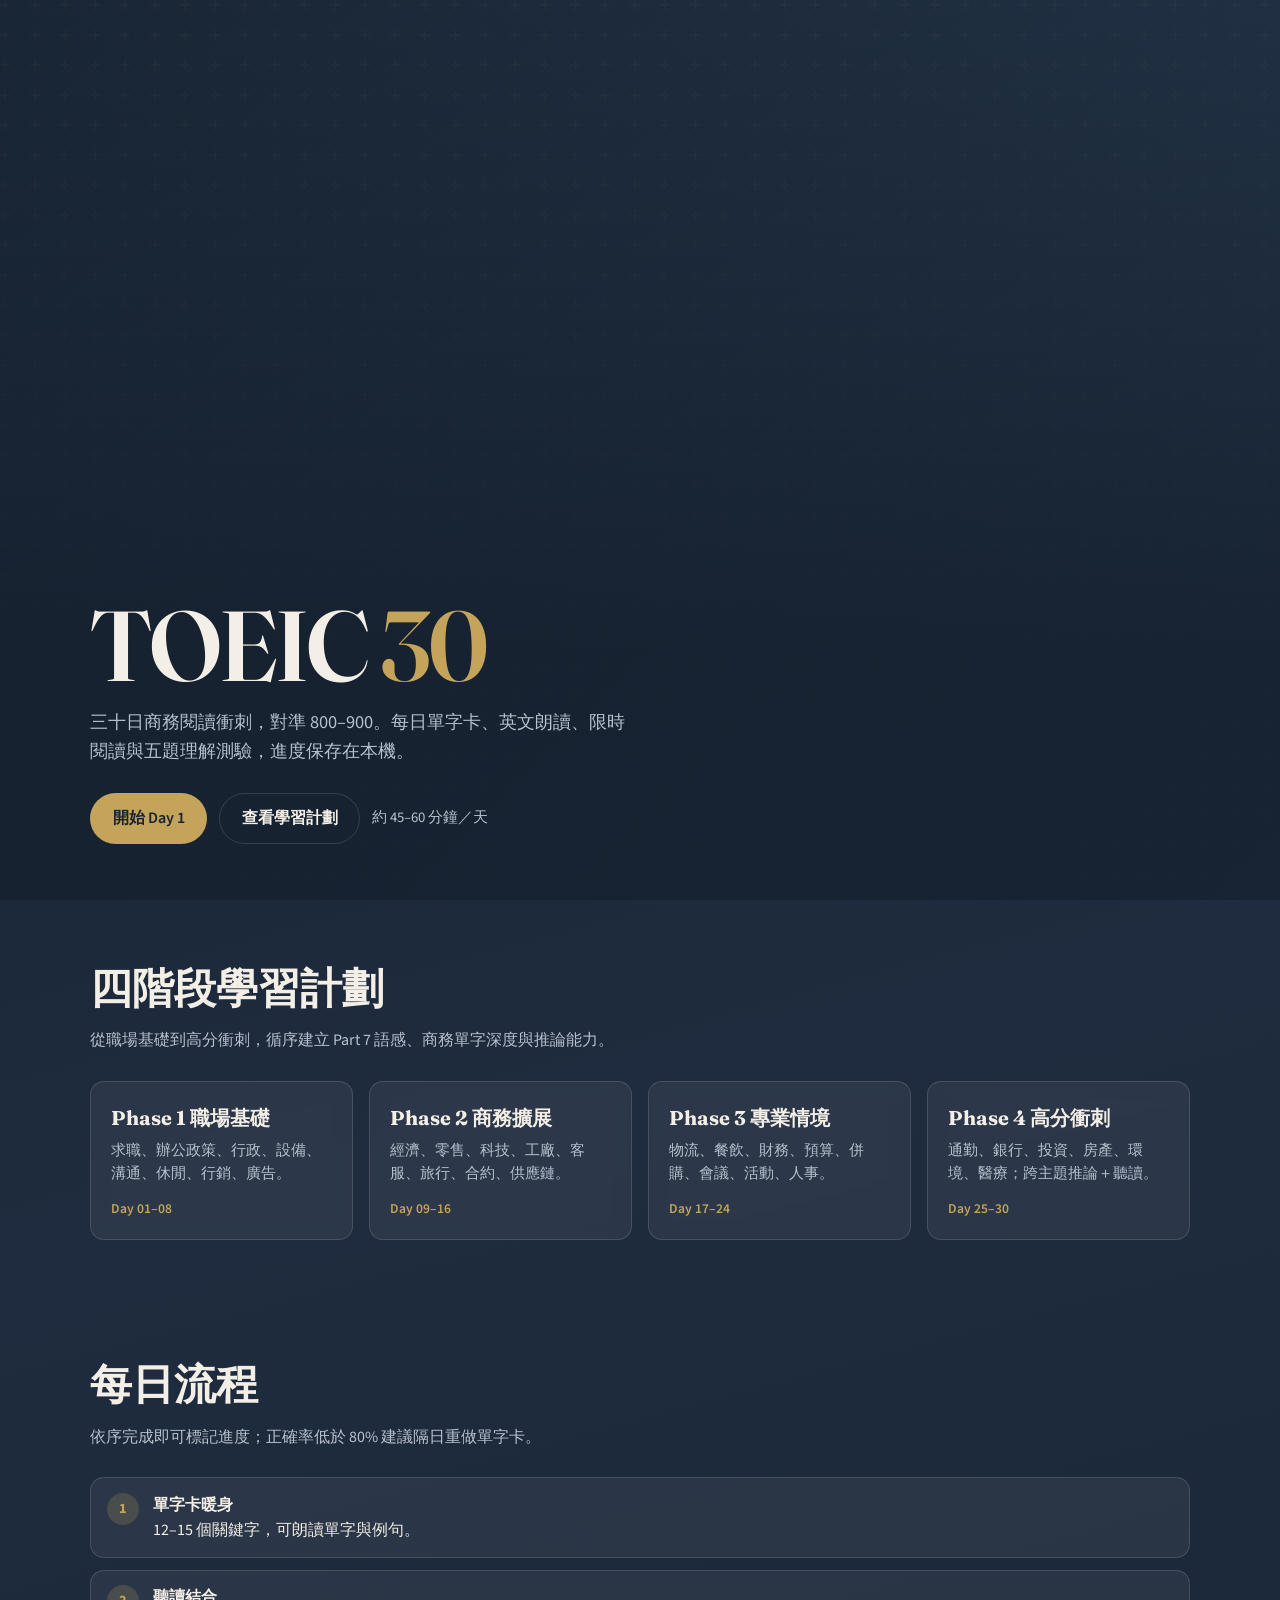
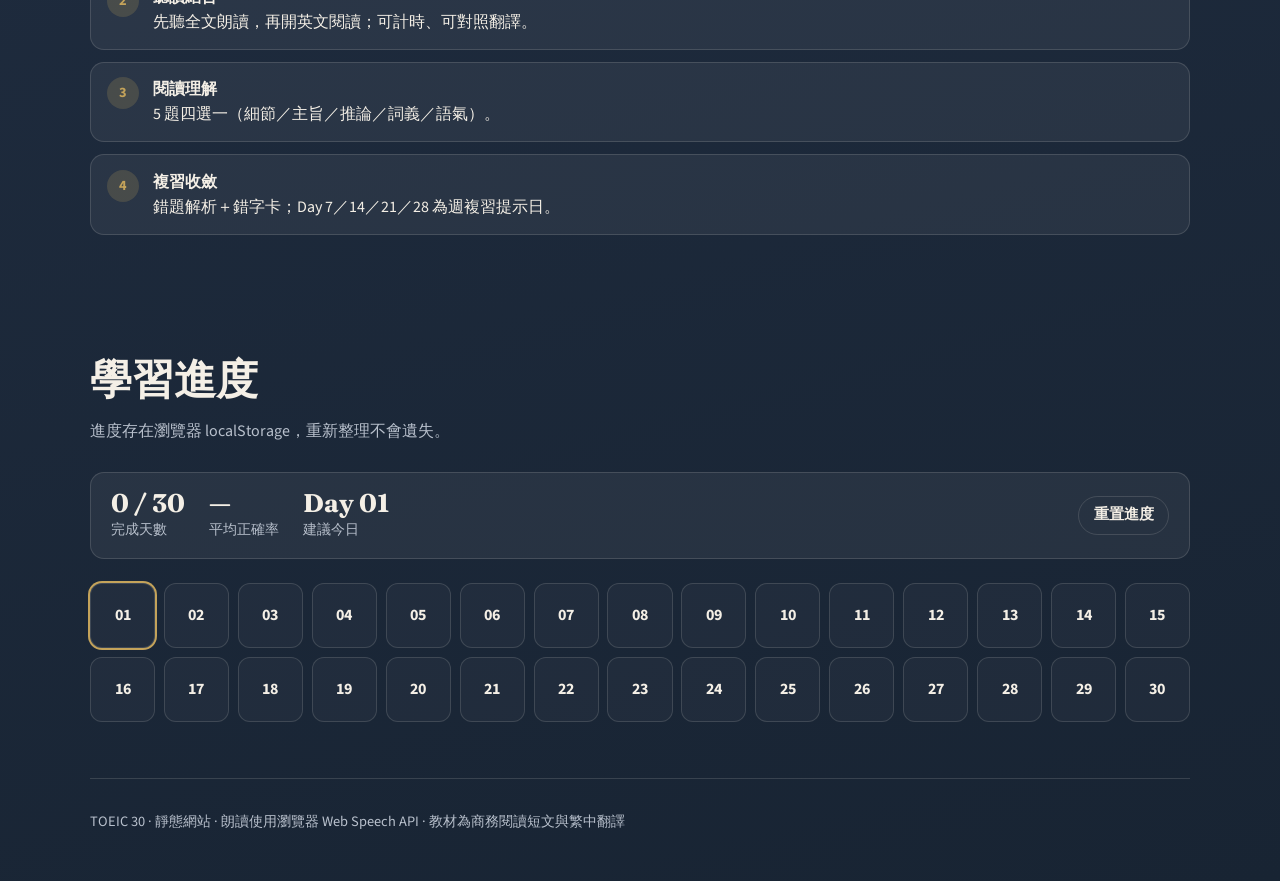
==== index.html @ 5eaa2b68 "Add TOEIC 30-day static learning site. Publish a progress-tracked reading course with flashcards, qu" ====
<!DOCTYPE html>
<html lang="zh-Hant">
<head>
  <meta charset="UTF-8" />
  <meta name="viewport" content="width=device-width, initial-scale=1" />
  <title>TOEIC 30｜三十日高分閱讀計劃</title>
  <link rel="preconnect" href="https://fonts.googleapis.com" />
  <link rel="preconnect" href="https://fonts.gstatic.com" crossorigin />
  <link href="https://fonts.googleapis.com/css2?family=Fraunces:opsz,wght@9..144,500;9..144,650&family=Source+Sans+3:wght@400;600;700&display=swap" rel="stylesheet" />
  <link rel="stylesheet" href="css/styles.css" />
</head>
<body>
  <header class="hero">
    <div class="container hero-inner">
      <h1 class="brand">TOEIC <span>30</span></h1>
      <p class="hero-lead">三十日商務閱讀衝刺，對準 800–900。每日單字卡、英文朗讀、限時閱讀與五題理解測驗，進度保存在本機。</p>
      <div class="cta-row">
        <a class="btn btn-primary" id="cta-start" href="day.html?d=1"><span id="cta-label">開始 Day 1</span></a>
        <a class="btn btn-ghost" href="#plan">查看學習計劃</a>
        <span class="meta-chip">約 45–60 分鐘／天</span>
      </div>
    </div>
  </header>

  <section id="plan">
    <div class="container">
      <h2 class="section-title">四階段學習計劃</h2>
      <p class="section-lead">從職場基礎到高分衝刺，循序建立 Part 7 語感、商務單字深度與推論能力。</p>
      <div class="phase-grid">
        <article class="phase-card">
          <h3>Phase 1 職場基礎</h3>
          <p>求職、辦公政策、行政、設備、溝通、休閒、行銷、廣告。</p>
          <div class="phase-days">Day 01–08</div>
        </article>
        <article class="phase-card">
          <h3>Phase 2 商務擴展</h3>
          <p>經濟、零售、科技、工廠、客服、旅行、合約、供應鏈。</p>
          <div class="phase-days">Day 09–16</div>
        </article>
        <article class="phase-card">
          <h3>Phase 3 專業情境</h3>
          <p>物流、餐飲、財務、預算、併購、會議、活動、人事。</p>
          <div class="phase-days">Day 17–24</div>
        </article>
        <article class="phase-card">
          <h3>Phase 4 高分衝刺</h3>
          <p>通勤、銀行、投資、房產、環境、醫療；跨主題推論＋聽讀。</p>
          <div class="phase-days">Day 25–30</div>
        </article>
      </div>
    </div>
  </section>

  <section>
    <div class="container">
      <h2 class="section-title">每日流程</h2>
      <p class="section-lead">依序完成即可標記進度；正確率低於 80% 建議隔日重做單字卡。</p>
      <ol class="routine-list">
        <li><span class="step-num">1</span><div><strong>單字卡暖身</strong><br />12–15 個關鍵字，可朗讀單字與例句。</div></li>
        <li><span class="step-num">2</span><div><strong>聽讀結合</strong><br />先聽全文朗讀，再開英文閱讀；可計時、可對照翻譯。</div></li>
        <li><span class="step-num">3</span><div><strong>閱讀理解</strong><br />5 題四選一（細節／主旨／推論／詞義／語氣）。</div></li>
        <li><span class="step-num">4</span><div><strong>複習收斂</strong><br />錯題解析＋錯字卡；Day 7／14／21／28 為週複習提示日。</div></li>
      </ol>
    </div>
  </section>

  <section id="progress">
    <div class="container">
      <h2 class="section-title">學習進度</h2>
      <p class="section-lead">進度存在瀏覽器 localStorage，重新整理不會遺失。</p>
      <div class="stats-bar">
        <div class="stat"><strong id="stat-done">0 / 30</strong><span>完成天數</span></div>
        <div class="stat"><strong id="stat-acc">—</strong><span>平均正確率</span></div>
        <div class="stat"><strong id="stat-suggest">Day 01</strong><span>建議今日</span></div>
        <div class="stat" style="margin-left:auto;align-self:center">
          <button type="button" class="btn btn-ghost btn-sm" id="reset-progress">重置進度</button>
        </div>
      </div>
      <div class="day-grid" id="day-grid" aria-label="30 天進度地圖"></div>
    </div>
  </section>

  <footer class="container footer-note">
    TOEIC 30 · 靜態網站 · 朗讀使用瀏覽器 Web Speech API · 教材為商務閱讀短文與繁中翻譯
  </footer>

  <script src="data/days.js"></script>
  <script src="js/progress.js"></script>
  <script src="js/home.js"></script>
</body>
</html>
---- css/styles.css ----
:root {
  --bg0: #1a2332;
  --ink: #f4efe6;
  --ink-muted: #b8c0cc;
  --accent: #c4a35a;
  --success: #3d9a7a;
  --warn: #c97b4a;
  --danger: #c45c5c;
  --card: rgba(255, 255, 255, 0.06);
  --line: rgba(244, 239, 230, 0.14);
  --font-display: "Fraunces", "Iowan Old Style", Georgia, serif;
  --font-body: "Source Sans 3", "PingFang TC", "Noto Sans TC", sans-serif;
  --radius: 14px;
  --shadow: 0 18px 50px rgba(0, 0, 0, 0.35);
}
*, *::before, *::after { box-sizing: border-box; }
html { scroll-behavior: smooth; }
body {
  margin: 0; min-height: 100vh;
  font-family: var(--font-body); color: var(--ink);
  background:
    radial-gradient(1200px 600px at 10% -10%, rgba(196, 163, 90, 0.18), transparent 55%),
    radial-gradient(900px 500px at 100% 0%, rgba(61, 154, 122, 0.12), transparent 50%),
    linear-gradient(165deg, #15202e 0%, #1f2c3f 45%, #182433 100%);
  line-height: 1.55;
}
a { color: inherit; text-decoration: none; }
.container { width: min(1100px, calc(100% - 2rem)); margin-inline: auto; }
.hero {
  position: relative; min-height: 100vh; display: grid; align-items: end;
  overflow: hidden; isolation: isolate;
}
.hero::before {
  content: ""; position: absolute; inset: 0; z-index: -1;
  background:
    linear-gradient(180deg, rgba(21, 32, 46, 0.25) 0%, rgba(21, 32, 46, 0.88) 72%),
    url("data:image/svg+xml,%3Csvg width='60' height='60' viewBox='0 0 60 60' xmlns='http://www.w3.org/2000/svg'%3E%3Cg fill='none'%3E%3Cg fill='%23c4a35a' fill-opacity='0.05'%3E%3Cpath d='M36 34v-4h-2v4h-4v2h4v4h2v-4h4v-2h-4zm0-30V0h-2v4h-4v2h4v4h2V6h4V4h-4zM6 34v-4H4v4H0v2h4v4h2v-4h4v-2H6zM6 4V0H4v4H0v2h4v4h2V6h4V4H6z'/%3E%3C/g%3E%3C/g%3E%3C/svg%3E"),
    linear-gradient(135deg, #1b2838, #2a3d55);
  animation: heroShift 18s ease-in-out infinite alternate;
}
@keyframes heroShift { from { transform: scale(1); } to { transform: scale(1.05); } }
.hero-inner { padding: 4.5rem 0 3.5rem; }
.brand {
  font-family: var(--font-display);
  font-size: clamp(3.2rem, 10vw, 6.2rem);
  font-weight: 600; letter-spacing: -0.03em; line-height: 0.95; margin: 0 0 1rem;
}
.brand span { color: var(--accent); }
.hero-lead { max-width: 34rem; font-size: 1.15rem; color: var(--ink-muted); margin: 0 0 1.75rem; }
.cta-row { display: flex; flex-wrap: wrap; gap: 0.75rem; align-items: center; }
.btn {
  appearance: none; border: 1px solid transparent; border-radius: 999px;
  padding: 0.75rem 1.35rem; font: inherit; font-weight: 600; cursor: pointer;
  transition: transform 0.2s ease, background 0.2s ease, border-color 0.2s ease, opacity 0.2s;
}
.btn:hover { transform: translateY(-1px); }
.btn:disabled { opacity: 0.45; cursor: not-allowed; transform: none; }
.btn-primary { background: var(--accent); color: #1a2332; }
.btn-primary:hover { background: #d4b56a; }
.btn-ghost { background: transparent; border-color: var(--line); color: var(--ink); }
.btn-ghost:hover { border-color: var(--accent); }
.btn-sm { padding: 0.45rem 0.9rem; font-size: 0.92rem; }
.meta-chip { display: inline-flex; gap: 0.4rem; align-items: center; color: var(--ink-muted); font-size: 0.92rem; }
section { padding: 3.5rem 0; }
.section-title { font-family: var(--font-display); font-size: clamp(1.8rem, 4vw, 2.6rem); margin: 0 0 0.5rem; }
.section-lead { color: var(--ink-muted); max-width: 40rem; margin: 0 0 1.75rem; }
.phase-grid { display: grid; gap: 1rem; grid-template-columns: repeat(auto-fit, minmax(220px, 1fr)); }
.phase-card {
  background: var(--card); border: 1px solid var(--line); border-radius: var(--radius);
  padding: 1.25rem; backdrop-filter: blur(8px); animation: riseIn 0.6s ease both;
}
.phase-card:nth-child(2) { animation-delay: 0.08s; }
.phase-card:nth-child(3) { animation-delay: 0.16s; }
.phase-card:nth-child(4) { animation-delay: 0.24s; }
@keyframes riseIn { from { opacity: 0; transform: translateY(12px); } to { opacity: 1; transform: none; } }
.phase-card h3 { margin: 0 0 0.35rem; font-family: var(--font-display); font-size: 1.25rem; }
.phase-card p { margin: 0; color: var(--ink-muted); font-size: 0.95rem; }
.phase-days { margin-top: 0.75rem; color: var(--accent); font-size: 0.85rem; font-weight: 600; }
.stats-bar {
  display: flex; flex-wrap: wrap; gap: 1rem 1.5rem; margin-bottom: 1.5rem;
  padding: 1rem 1.25rem; border: 1px solid var(--line); border-radius: var(--radius); background: var(--card);
}
.stat strong { display: block; font-family: var(--font-display); font-size: 1.6rem; line-height: 1.1; }
.stat span { color: var(--ink-muted); font-size: 0.85rem; }
.day-grid { display: grid; grid-template-columns: repeat(auto-fill, minmax(64px, 1fr)); gap: 0.55rem; }
.day-cell {
  aspect-ratio: 1; display: grid; place-items: center; border-radius: 12px;
  border: 1px solid var(--line); background: rgba(255,255,255,0.03); font-weight: 700;
  transition: border-color 0.2s, background 0.2s, transform 0.2s;
}
.day-cell:hover { transform: translateY(-2px); border-color: var(--accent); }
.day-cell.is-done { background: rgba(61,154,122,0.28); border-color: rgba(61,154,122,0.55); }
.day-cell.is-progress { background: rgba(196,163,90,0.22); border-color: rgba(196,163,90,0.55); }
.day-cell.is-today { box-shadow: 0 0 0 2px var(--accent); }
.routine-list { margin: 0; padding: 0; list-style: none; display: grid; gap: 0.75rem; }
.routine-list li {
  display: grid; grid-template-columns: auto 1fr; gap: 0.85rem; align-items: start;
  padding: 0.9rem 1rem; border: 1px solid var(--line); border-radius: var(--radius); background: var(--card);
}
.step-num {
  width: 2rem; height: 2rem; border-radius: 50%; display: grid; place-items: center;
  background: rgba(196,163,90,0.2); color: var(--accent); font-weight: 700; font-size: 0.9rem;
}
.footer-note { padding: 2rem 0 3rem; color: var(--ink-muted); font-size: 0.9rem; border-top: 1px solid var(--line); }
.topbar {
  position: sticky; top: 0; z-index: 20; backdrop-filter: blur(12px);
  background: rgba(21,32,46,0.82); border-bottom: 1px solid var(--line);
}
.topbar-inner {
  display: flex; flex-wrap: wrap; gap: 0.75rem; align-items: center;
  justify-content: space-between; padding: 0.85rem 0;
}
.brand-mini { font-family: var(--font-display); font-weight: 600; font-size: 1.15rem; }
.brand-mini span { color: var(--accent); }
.nav-days { display: flex; gap: 0.4rem; align-items: center; }
.day-header { padding: 2rem 0 1rem; }
.eyebrow {
  color: var(--accent); font-size: 0.85rem; font-weight: 700;
  letter-spacing: 0.06em; text-transform: uppercase; margin: 0 0 0.4rem;
}
.day-header h1 {
  font-family: var(--font-display); font-size: clamp(1.8rem, 4vw, 2.8rem);
  margin: 0 0 0.4rem; line-height: 1.15;
}
.day-header p { margin: 0; color: var(--ink-muted); }
.tabs { display: flex; flex-wrap: wrap; gap: 0.45rem; margin: 1.25rem 0 1.5rem; }
.tab {
  border: 1px solid var(--line); background: transparent; color: var(--ink-muted);
  border-radius: 999px; padding: 0.5rem 1rem; font: inherit; cursor: pointer;
}
.tab.is-active { background: rgba(196,163,90,0.2); border-color: var(--accent); color: var(--ink); }
.panel { display: none; padding-bottom: 3rem; animation: riseIn 0.35s ease both; }
.panel.is-active { display: block; }
.panel-card {
  background: var(--card); border: 1px solid var(--line); border-radius: var(--radius);
  padding: 1.25rem; box-shadow: var(--shadow);
}
.flash-card {
  min-height: 220px; display: grid; place-items: center; text-align: center;
  cursor: pointer; user-select: none;
}
.flash-word { font-family: var(--font-display); font-size: clamp(1.8rem, 5vw, 2.6rem); margin: 0 0 0.5rem; }
.flash-sub { color: var(--ink-muted); margin: 0; }
.flash-example { margin-top: 1rem; font-style: italic; color: var(--ink-muted); }
.controls { display: flex; flex-wrap: wrap; gap: 0.55rem; margin-top: 1rem; align-items: center; }
.progress-text { color: var(--ink-muted); font-size: 0.92rem; margin-left: auto; }
.article { font-size: 1.08rem; white-space: pre-wrap; }
.article p { margin: 0 0 1rem; }
.translation {
  margin-top: 1.25rem; padding-top: 1.25rem; border-top: 1px solid var(--line);
  color: var(--ink-muted); white-space: pre-wrap;
}
.tts-bar {
  display: flex; flex-wrap: wrap; gap: 0.55rem; align-items: center; margin-bottom: 1rem;
  padding: 0.85rem 1rem; border: 1px solid var(--line); border-radius: var(--radius);
  background: rgba(0,0,0,0.18);
}
.tts-bar label {
  display: inline-flex; gap: 0.4rem; align-items: center; color: var(--ink-muted); font-size: 0.9rem;
}
.tts-bar input[type="range"] { width: 110px; accent-color: var(--accent); }
.quiz-item { margin-bottom: 1.25rem; padding-bottom: 1.25rem; border-bottom: 1px solid var(--line); }
.quiz-item:last-child { border-bottom: 0; margin-bottom: 0; padding-bottom: 0; }
.quiz-q { font-weight: 600; margin: 0 0 0.75rem; }
.choices { display: grid; gap: 0.45rem; }
.choice {
  text-align: left; border: 1px solid var(--line); background: rgba(255,255,255,0.03);
  color: var(--ink); border-radius: 10px; padding: 0.7rem 0.9rem; font: inherit; cursor: pointer;
}
.choice:hover:not(:disabled) { border-color: var(--accent); }
.choice.is-selected { border-color: var(--accent); background: rgba(196,163,90,0.15); }
.choice.is-correct { border-color: var(--success); background: rgba(61,154,122,0.2); }
.choice.is-wrong { border-color: var(--danger); background: rgba(196,92,92,0.18); }
.explain { margin-top: 0.65rem; color: var(--ink-muted); font-size: 0.92rem; }
.score-banner {
  margin-bottom: 1rem; padding: 0.9rem 1rem; border-radius: var(--radius);
  background: rgba(61,154,122,0.18); border: 1px solid rgba(61,154,122,0.4);
}
.week-tip {
  margin: 0 0 1rem; padding: 0.85rem 1rem; border-left: 3px solid var(--accent);
  background: rgba(196,163,90,0.1); color: var(--ink-muted);
}
@media (max-width: 640px) {
  .progress-text { margin-left: 0; width: 100%; }
  .day-grid { grid-template-columns: repeat(6, 1fr); }
}

a.is-disabled, .btn.is-disabled {
  opacity: 0.35;
  pointer-events: none;
}
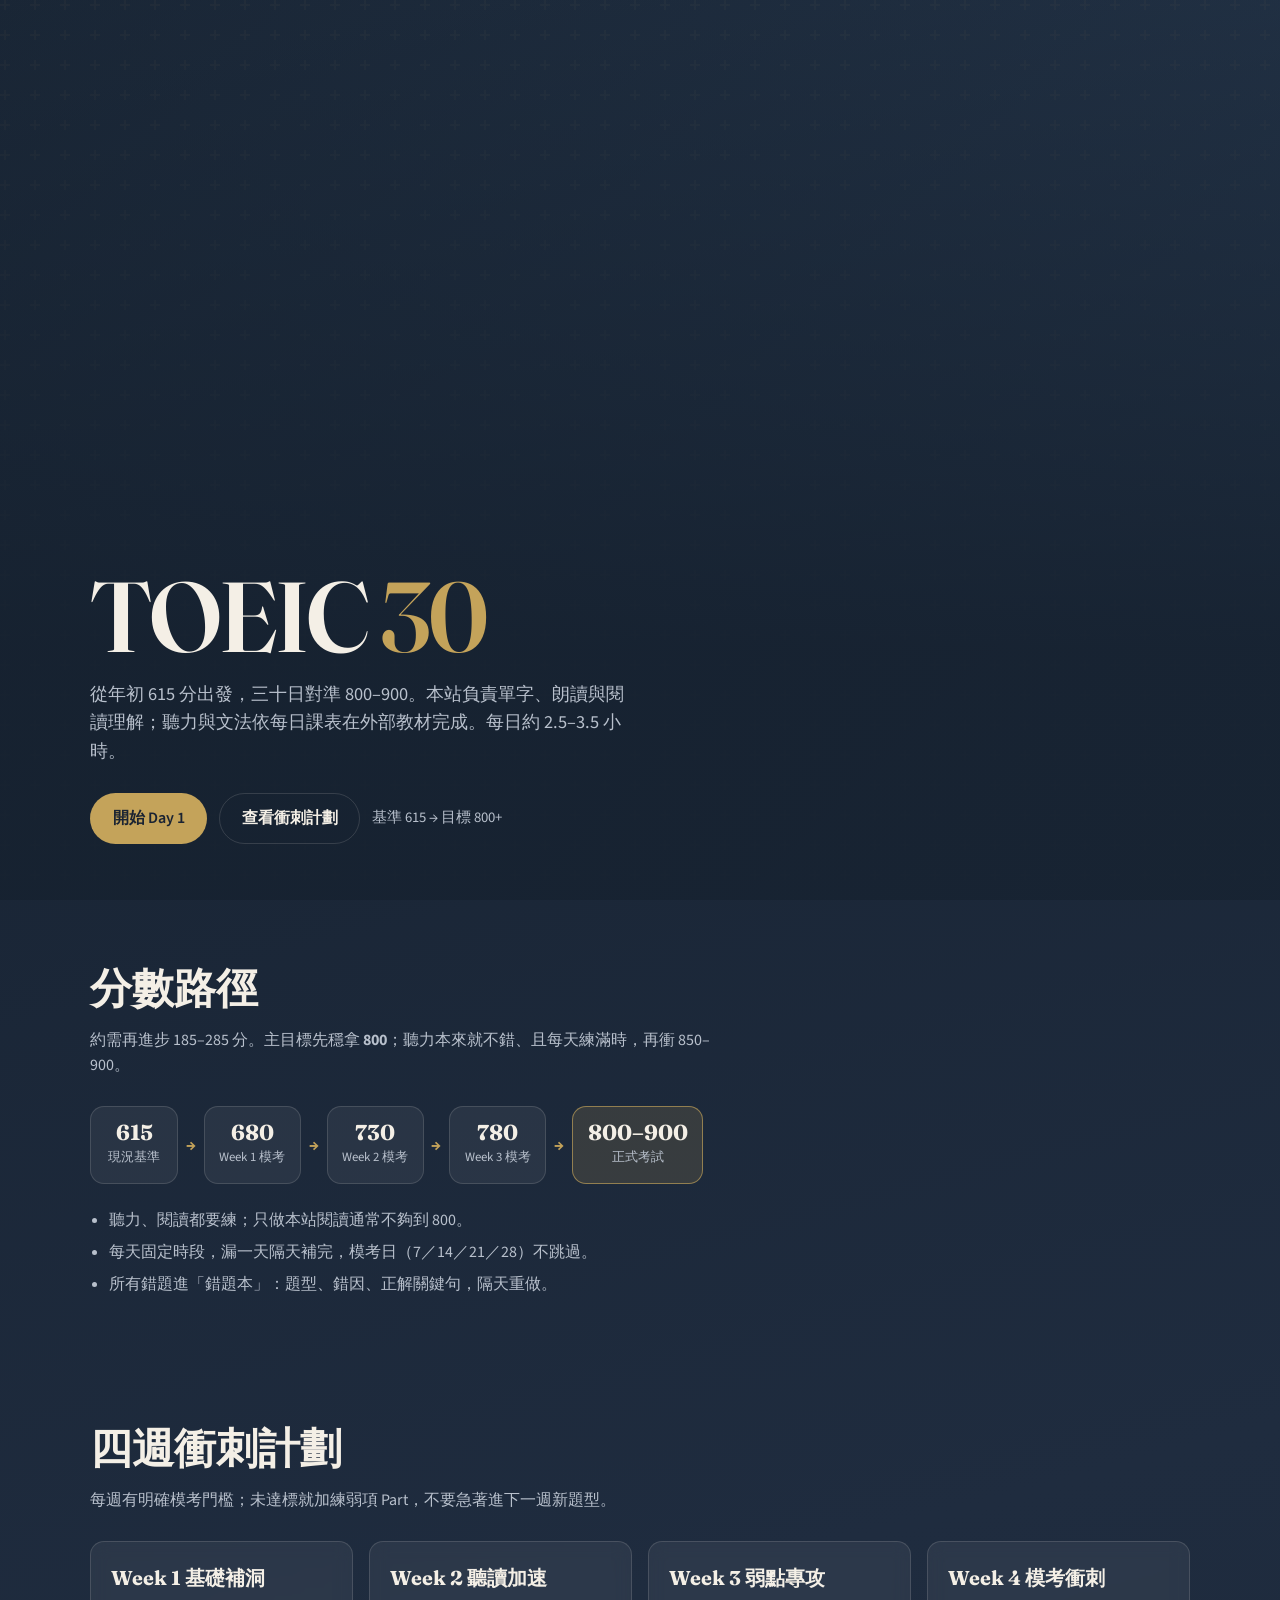
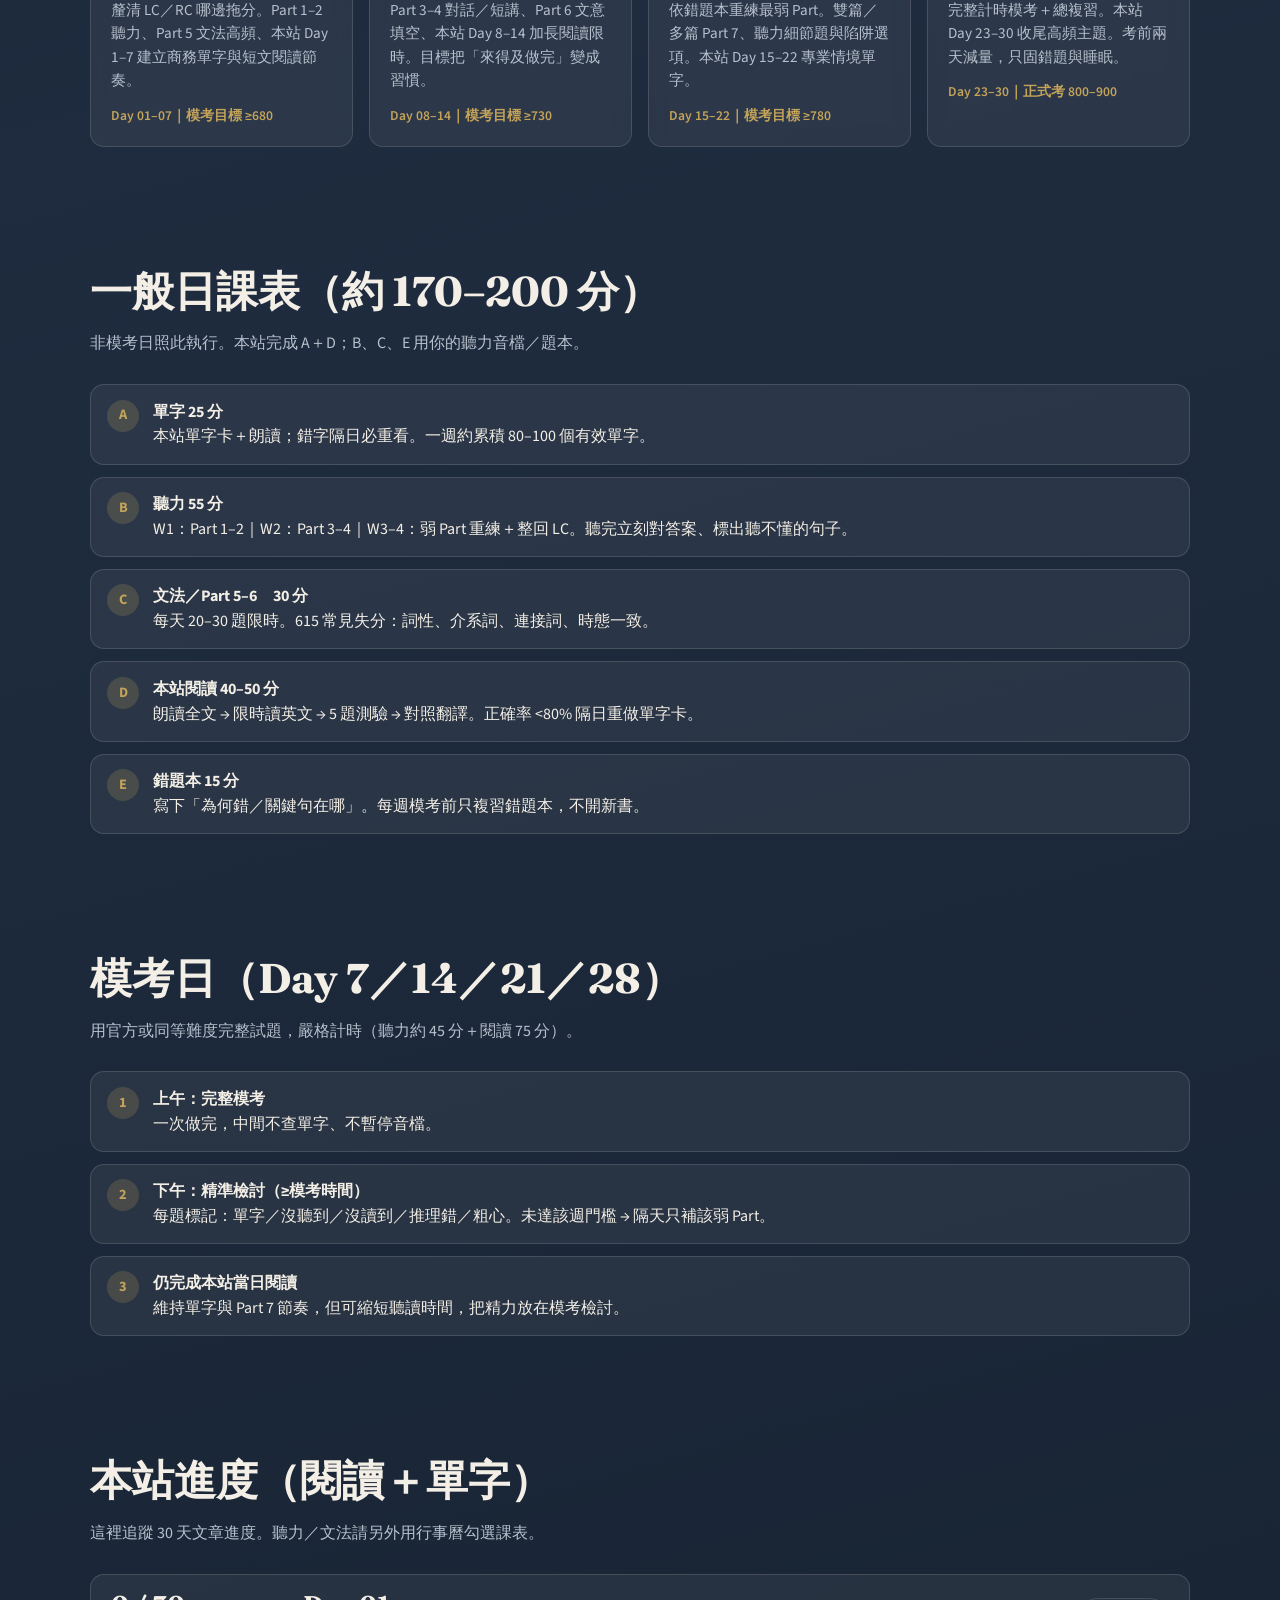
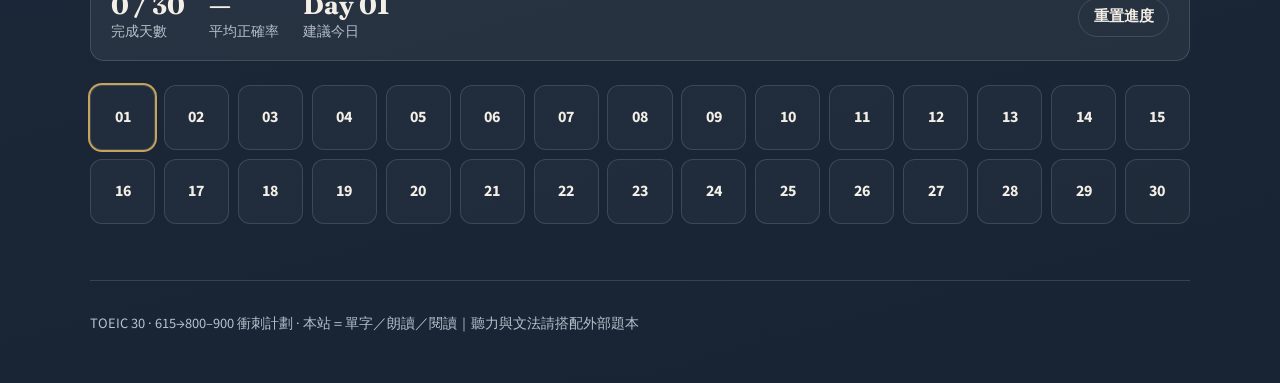
==== commit c0511b03: "Redesign 30-day plan for 615 to 800–900 sprint. Add weekly score gates, full-subject daily agenda, a" ====
--- a/index.html
+++ b/index.html
@@ -3,7 +3,7 @@
 <head>
   <meta charset="UTF-8" />
   <meta name="viewport" content="width=device-width, initial-scale=1" />
-  <title>TOEIC 30｜三十日高分閱讀計劃</title>
+  <title>TOEIC 30｜615 → 800–900 三十日衝刺</title>
   <link rel="preconnect" href="https://fonts.googleapis.com" />
   <link rel="preconnect" href="https://fonts.gstatic.com" crossorigin />
   <link href="https://fonts.googleapis.com/css2?family=Fraunces:opsz,wght@9..144,500;9..144,650&family=Source+Sans+3:wght@400;600;700&display=swap" rel="stylesheet" />
@@ -13,39 +13,77 @@
   <header class="hero">
     <div class="container hero-inner">
       <h1 class="brand">TOEIC <span>30</span></h1>
-      <p class="hero-lead">三十日商務閱讀衝刺，對準 800–900。每日單字卡、英文朗讀、限時閱讀與五題理解測驗，進度保存在本機。</p>
+      <p class="hero-lead">從年初 615 分出發，三十日對準 800–900。本站負責單字、朗讀與閱讀理解；聽力與文法依每日課表在外部教材完成。每日約 2.5–3.5 小時。</p>
       <div class="cta-row">
         <a class="btn btn-primary" id="cta-start" href="day.html?d=1"><span id="cta-label">開始 Day 1</span></a>
-        <a class="btn btn-ghost" href="#plan">查看學習計劃</a>
-        <span class="meta-chip">約 45–60 分鐘／天</span>
+        <a class="btn btn-ghost" href="#plan">查看衝刺計劃</a>
+        <span class="meta-chip">基準 615 → 目標 800+</span>
       </div>
     </div>
   </header>
 
+  <section id="reality">
+    <div class="container">
+      <h2 class="section-title">分數路徑</h2>
+      <p class="section-lead">約需再進步 185–285 分。主目標先穩拿 <strong>800</strong>；聽力本來就不錯、且每天練滿時，再衝 850–900。</p>
+      <div class="score-path">
+        <div class="score-node">
+          <strong>615</strong>
+          <span>現況基準</span>
+        </div>
+        <div class="score-arrow" aria-hidden="true">→</div>
+        <div class="score-node">
+          <strong>680</strong>
+          <span>Week 1 模考</span>
+        </div>
+        <div class="score-arrow" aria-hidden="true">→</div>
+        <div class="score-node">
+          <strong>730</strong>
+          <span>Week 2 模考</span>
+        </div>
+        <div class="score-arrow" aria-hidden="true">→</div>
+        <div class="score-node">
+          <strong>780</strong>
+          <span>Week 3 模考</span>
+        </div>
+        <div class="score-arrow" aria-hidden="true">→</div>
+        <div class="score-node is-goal">
+          <strong>800–900</strong>
+          <span>正式考試</span>
+        </div>
+      </div>
+      <ul class="rule-list">
+        <li>聽力、閱讀都要練；只做本站閱讀通常不夠到 800。</li>
+        <li>每天固定時段，漏一天隔天補完，模考日（7／14／21／28）不跳過。</li>
+        <li>所有錯題進「錯題本」：題型、錯因、正解關鍵句，隔天重做。</li>
+      </ul>
+    </div>
+  </section>
+
   <section id="plan">
     <div class="container">
-      <h2 class="section-title">四階段學習計劃</h2>
-      <p class="section-lead">從職場基礎到高分衝刺，循序建立 Part 7 語感、商務單字深度與推論能力。</p>
+      <h2 class="section-title">四週衝刺計劃</h2>
+      <p class="section-lead">每週有明確模考門檻；未達標就加練弱項 Part，不要急著進下一週新題型。</p>
       <div class="phase-grid">
         <article class="phase-card">
-          <h3>Phase 1 職場基礎</h3>
-          <p>求職、辦公政策、行政、設備、溝通、休閒、行銷、廣告。</p>
-          <div class="phase-days">Day 01–08</div>
+          <h3>Week 1 基礎補洞</h3>
+          <p>釐清 LC／RC 哪邊拖分。Part 1–2 聽力、Part 5 文法高頻、本站 Day 1–7 建立商務單字與短文閱讀節奏。</p>
+          <div class="phase-days">Day 01–07｜模考目標 ≥680</div>
         </article>
         <article class="phase-card">
-          <h3>Phase 2 商務擴展</h3>
-          <p>經濟、零售、科技、工廠、客服、旅行、合約、供應鏈。</p>
-          <div class="phase-days">Day 09–16</div>
+          <h3>Week 2 聽讀加速</h3>
+          <p>Part 3–4 對話／短講、Part 6 文意填空、本站 Day 8–14 加長閱讀限時。目標把「來得及做完」變成習慣。</p>
+          <div class="phase-days">Day 08–14｜模考目標 ≥730</div>
         </article>
         <article class="phase-card">
-          <h3>Phase 3 專業情境</h3>
-          <p>物流、餐飲、財務、預算、併購、會議、活動、人事。</p>
-          <div class="phase-days">Day 17–24</div>
+          <h3>Week 3 弱點專攻</h3>
+          <p>依錯題本重練最弱 Part。雙篇／多篇 Part 7、聽力細節題與陷阱選項。本站 Day 15–22 專業情境單字。</p>
+          <div class="phase-days">Day 15–22｜模考目標 ≥780</div>
         </article>
         <article class="phase-card">
-          <h3>Phase 4 高分衝刺</h3>
-          <p>通勤、銀行、投資、房產、環境、醫療；跨主題推論＋聽讀。</p>
-          <div class="phase-days">Day 25–30</div>
+          <h3>Week 4 模考衝刺</h3>
+          <p>完整計時模考＋總複習。本站 Day 23–30 收尾高頻主題。考前兩天減量，只固錯題與睡眠。</p>
+          <div class="phase-days">Day 23–30｜正式考 800–900</div>
         </article>
       </div>
     </div>
@@ -53,21 +91,34 @@
 
   <section>
     <div class="container">
-      <h2 class="section-title">每日流程</h2>
-      <p class="section-lead">依序完成即可標記進度；正確率低於 80% 建議隔日重做單字卡。</p>
+      <h2 class="section-title">一般日課表（約 170–200 分）</h2>
+      <p class="section-lead">非模考日照此執行。本站完成 A＋D；B、C、E 用你的聽力音檔／題本。</p>
       <ol class="routine-list">
-        <li><span class="step-num">1</span><div><strong>單字卡暖身</strong><br />12–15 個關鍵字，可朗讀單字與例句。</div></li>
-        <li><span class="step-num">2</span><div><strong>聽讀結合</strong><br />先聽全文朗讀，再開英文閱讀；可計時、可對照翻譯。</div></li>
-        <li><span class="step-num">3</span><div><strong>閱讀理解</strong><br />5 題四選一（細節／主旨／推論／詞義／語氣）。</div></li>
-        <li><span class="step-num">4</span><div><strong>複習收斂</strong><br />錯題解析＋錯字卡；Day 7／14／21／28 為週複習提示日。</div></li>
+        <li><span class="step-num">A</span><div><strong>單字 25 分</strong><br />本站單字卡＋朗讀；錯字隔日必重看。一週約累積 80–100 個有效單字。</div></li>
+        <li><span class="step-num">B</span><div><strong>聽力 55 分</strong><br />W1：Part 1–2｜W2：Part 3–4｜W3–4：弱 Part 重練＋整回 LC。聽完立刻對答案、標出聽不懂的句子。</div></li>
+        <li><span class="step-num">C</span><div><strong>文法／Part 5–6　30 分</strong><br />每天 20–30 題限時。615 常見失分：詞性、介系詞、連接詞、時態一致。</div></li>
+        <li><span class="step-num">D</span><div><strong>本站閱讀 40–50 分</strong><br />朗讀全文 → 限時讀英文 → 5 題測驗 → 對照翻譯。正確率 &lt;80% 隔日重做單字卡。</div></li>
+        <li><span class="step-num">E</span><div><strong>錯題本 15 分</strong><br />寫下「為何錯／關鍵句在哪」。每週模考前只複習錯題本，不開新書。</div></li>
+      </ol>
+    </div>
+  </section>
+
+  <section>
+    <div class="container">
+      <h2 class="section-title">模考日（Day 7／14／21／28）</h2>
+      <p class="section-lead">用官方或同等難度完整試題，嚴格計時（聽力約 45 分＋閱讀 75 分）。</p>
+      <ol class="routine-list">
+        <li><span class="step-num">1</span><div><strong>上午：完整模考</strong><br />一次做完，中間不查單字、不暫停音檔。</div></li>
+        <li><span class="step-num">2</span><div><strong>下午：精準檢討（≥模考時間）</strong><br />每題標記：單字／沒聽到／沒讀到／推理錯／粗心。未達該週門檻 → 隔天只補該弱 Part。</div></li>
+        <li><span class="step-num">3</span><div><strong>仍完成本站當日閱讀</strong><br />維持單字與 Part 7 節奏，但可縮短聽讀時間，把精力放在模考檢討。</div></li>
       </ol>
     </div>
   </section>
 
   <section id="progress">
     <div class="container">
-      <h2 class="section-title">學習進度</h2>
-      <p class="section-lead">進度存在瀏覽器 localStorage，重新整理不會遺失。</p>
+      <h2 class="section-title">本站進度（閱讀＋單字）</h2>
+      <p class="section-lead">這裡追蹤 30 天文章進度。聽力／文法請另外用行事曆勾選課表。</p>
       <div class="stats-bar">
         <div class="stat"><strong id="stat-done">0 / 30</strong><span>完成天數</span></div>
         <div class="stat"><strong id="stat-acc">—</strong><span>平均正確率</span></div>
@@ -81,7 +132,7 @@
   </section>
 
   <footer class="container footer-note">
-    TOEIC 30 · 靜態網站 · 朗讀使用瀏覽器 Web Speech API · 教材為商務閱讀短文與繁中翻譯
+    TOEIC 30 · 615→800–900 衝刺計劃 · 本站＝單字／朗讀／閱讀｜聽力與文法請搭配外部題本
   </footer>
 
   <script src="data/days.js"></script>
--- a/css/styles.css
+++ b/css/styles.css
@@ -189,3 +189,90 @@
   opacity: 0.35;
   pointer-events: none;
 }
+
+.score-path {
+  display: flex;
+  flex-wrap: wrap;
+  align-items: center;
+  gap: 0.5rem 0.35rem;
+  margin: 0 0 1.5rem;
+}
+
+.score-node {
+  min-width: 5.5rem;
+  padding: 0.85rem 0.9rem;
+  border: 1px solid var(--line);
+  border-radius: var(--radius);
+  background: var(--card);
+  text-align: center;
+}
+
+.score-node strong {
+  display: block;
+  font-family: var(--font-display);
+  font-size: 1.35rem;
+  line-height: 1.1;
+}
+
+.score-node span {
+  color: var(--ink-muted);
+  font-size: 0.8rem;
+}
+
+.score-node.is-goal {
+  border-color: rgba(196, 163, 90, 0.65);
+  background: rgba(196, 163, 90, 0.16);
+}
+
+.score-arrow {
+  color: var(--accent);
+  font-weight: 700;
+  padding: 0 0.15rem;
+}
+
+.rule-list {
+  margin: 0;
+  padding-left: 1.2rem;
+  color: var(--ink-muted);
+}
+
+.rule-list li {
+  margin-bottom: 0.45rem;
+}
+
+.agenda-box {
+  margin: 0 0 1.25rem;
+  padding: 1rem 1.15rem;
+  border: 1px solid var(--line);
+  border-radius: var(--radius);
+  background: rgba(0, 0, 0, 0.16);
+}
+
+.agenda-box h2 {
+  font-family: var(--font-display);
+  font-size: 1.2rem;
+  margin: 0 0 0.55rem;
+}
+
+.agenda-box ul {
+  margin: 0;
+  padding-left: 1.15rem;
+  color: var(--ink-muted);
+}
+
+.agenda-box li {
+  margin-bottom: 0.35rem;
+}
+
+@media (max-width: 720px) {
+  .score-arrow {
+    display: none;
+  }
+  .score-path {
+    display: grid;
+    grid-template-columns: repeat(2, minmax(0, 1fr));
+  }
+  .score-node.is-goal {
+    grid-column: 1 / -1;
+  }
+}
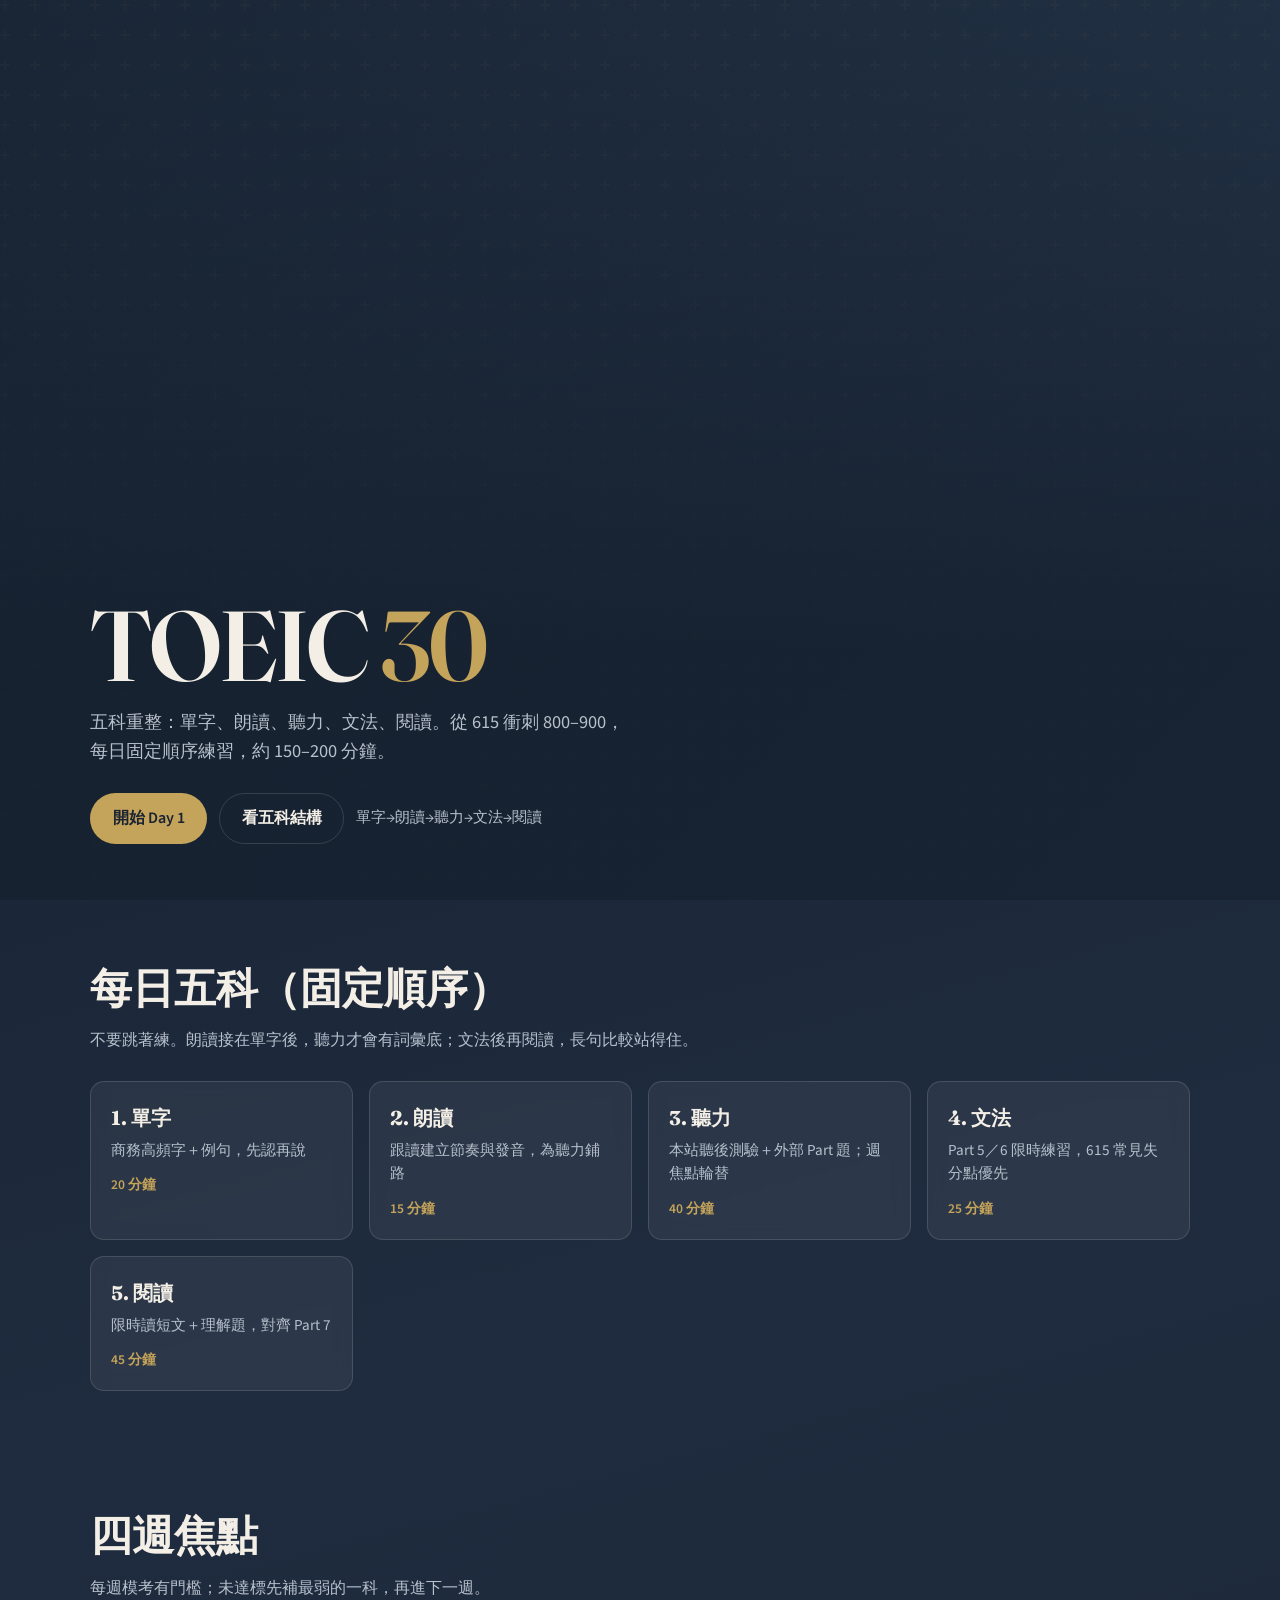
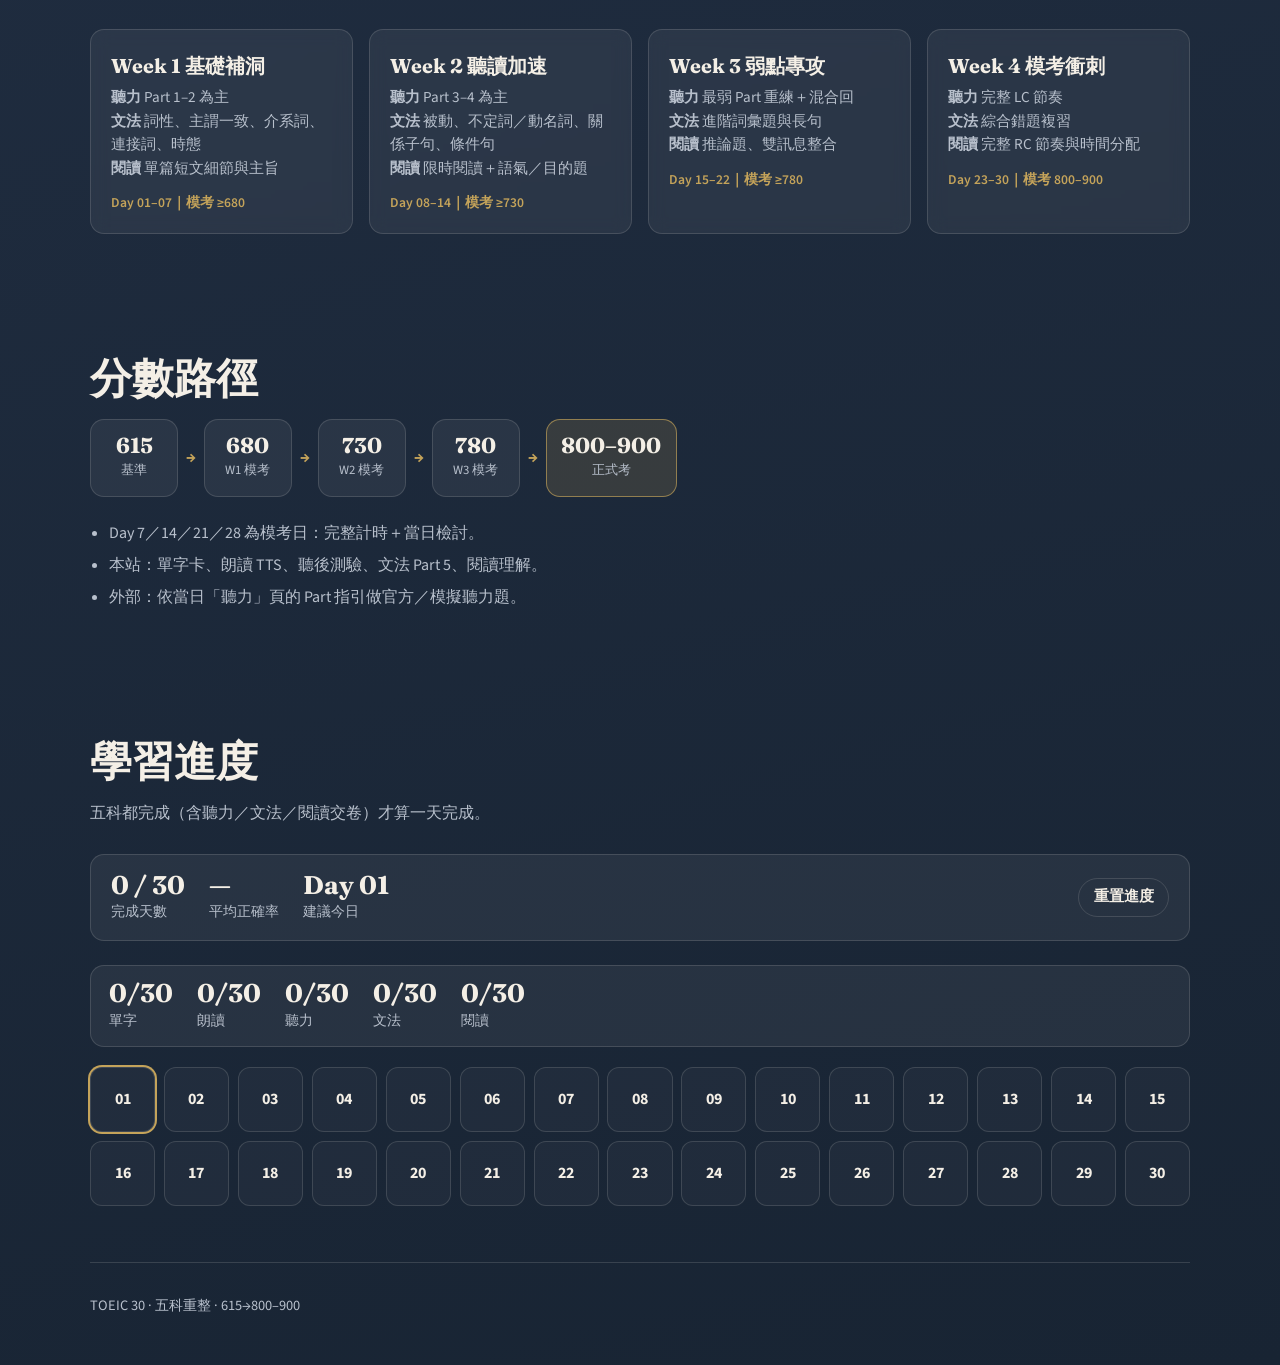
==== commit 2f72b626: "Restructure the course around five daily pillars. Split vocab, speaking, listening, grammar, and rea" ====
--- a/index.html
+++ b/index.html
@@ -3,7 +3,7 @@
 <head>
   <meta charset="UTF-8" />
   <meta name="viewport" content="width=device-width, initial-scale=1" />
-  <title>TOEIC 30｜615 → 800–900 三十日衝刺</title>
+  <title>TOEIC 30｜五科重整｜615 → 800–900</title>
   <link rel="preconnect" href="https://fonts.googleapis.com" />
   <link rel="preconnect" href="https://fonts.gstatic.com" crossorigin />
   <link href="https://fonts.googleapis.com/css2?family=Fraunces:opsz,wght@9..144,500;9..144,650&family=Source+Sans+3:wght@400;600;700&display=swap" rel="stylesheet" />
@@ -13,112 +13,57 @@
   <header class="hero">
     <div class="container hero-inner">
       <h1 class="brand">TOEIC <span>30</span></h1>
-      <p class="hero-lead">從年初 615 分出發，三十日對準 800–900。本站負責單字、朗讀與閱讀理解；聽力與文法依每日課表在外部教材完成。每日約 2.5–3.5 小時。</p>
+      <p class="hero-lead">五科重整：單字、朗讀、聽力、文法、閱讀。從 615 衝刺 800–900，每日固定順序練習，約 150–200 分鐘。</p>
       <div class="cta-row">
         <a class="btn btn-primary" id="cta-start" href="day.html?d=1"><span id="cta-label">開始 Day 1</span></a>
-        <a class="btn btn-ghost" href="#plan">查看衝刺計劃</a>
-        <span class="meta-chip">基準 615 → 目標 800+</span>
+        <a class="btn btn-ghost" href="#pillars">看五科結構</a>
+        <span class="meta-chip">單字→朗讀→聽力→文法→閱讀</span>
       </div>
     </div>
   </header>
 
-  <section id="reality">
+  <section id="pillars">
     <div class="container">
-      <h2 class="section-title">分數路徑</h2>
-      <p class="section-lead">約需再進步 185–285 分。主目標先穩拿 <strong>800</strong>；聽力本來就不錯、且每天練滿時，再衝 850–900。</p>
-      <div class="score-path">
-        <div class="score-node">
-          <strong>615</strong>
-          <span>現況基準</span>
-        </div>
-        <div class="score-arrow" aria-hidden="true">→</div>
-        <div class="score-node">
-          <strong>680</strong>
-          <span>Week 1 模考</span>
-        </div>
-        <div class="score-arrow" aria-hidden="true">→</div>
-        <div class="score-node">
-          <strong>730</strong>
-          <span>Week 2 模考</span>
-        </div>
-        <div class="score-arrow" aria-hidden="true">→</div>
-        <div class="score-node">
-          <strong>780</strong>
-          <span>Week 3 模考</span>
-        </div>
-        <div class="score-arrow" aria-hidden="true">→</div>
-        <div class="score-node is-goal">
-          <strong>800–900</strong>
-          <span>正式考試</span>
-        </div>
-      </div>
-      <ul class="rule-list">
-        <li>聽力、閱讀都要練；只做本站閱讀通常不夠到 800。</li>
-        <li>每天固定時段，漏一天隔天補完，模考日（7／14／21／28）不跳過。</li>
-        <li>所有錯題進「錯題本」：題型、錯因、正解關鍵句，隔天重做。</li>
-      </ul>
+      <h2 class="section-title">每日五科（固定順序）</h2>
+      <p class="section-lead">不要跳著練。朗讀接在單字後，聽力才會有詞彙底；文法後再閱讀，長句比較站得住。</p>
+      <div class="phase-grid" id="pillar-cards"></div>
     </div>
   </section>
 
   <section id="plan">
     <div class="container">
-      <h2 class="section-title">四週衝刺計劃</h2>
-      <p class="section-lead">每週有明確模考門檻；未達標就加練弱項 Part，不要急著進下一週新題型。</p>
-      <div class="phase-grid">
-        <article class="phase-card">
-          <h3>Week 1 基礎補洞</h3>
-          <p>釐清 LC／RC 哪邊拖分。Part 1–2 聽力、Part 5 文法高頻、本站 Day 1–7 建立商務單字與短文閱讀節奏。</p>
-          <div class="phase-days">Day 01–07｜模考目標 ≥680</div>
-        </article>
-        <article class="phase-card">
-          <h3>Week 2 聽讀加速</h3>
-          <p>Part 3–4 對話／短講、Part 6 文意填空、本站 Day 8–14 加長閱讀限時。目標把「來得及做完」變成習慣。</p>
-          <div class="phase-days">Day 08–14｜模考目標 ≥730</div>
-        </article>
-        <article class="phase-card">
-          <h3>Week 3 弱點專攻</h3>
-          <p>依錯題本重練最弱 Part。雙篇／多篇 Part 7、聽力細節題與陷阱選項。本站 Day 15–22 專業情境單字。</p>
-          <div class="phase-days">Day 15–22｜模考目標 ≥780</div>
-        </article>
-        <article class="phase-card">
-          <h3>Week 4 模考衝刺</h3>
-          <p>完整計時模考＋總複習。本站 Day 23–30 收尾高頻主題。考前兩天減量，只固錯題與睡眠。</p>
-          <div class="phase-days">Day 23–30｜正式考 800–900</div>
-        </article>
-      </div>
+      <h2 class="section-title">四週焦點</h2>
+      <p class="section-lead">每週模考有門檻；未達標先補最弱的一科，再進下一週。</p>
+      <div class="phase-grid" id="week-cards"></div>
     </div>
   </section>
 
-  <section>
+  <section id="reality">
     <div class="container">
-      <h2 class="section-title">一般日課表（約 170–200 分）</h2>
-      <p class="section-lead">非模考日照此執行。本站完成 A＋D；B、C、E 用你的聽力音檔／題本。</p>
-      <ol class="routine-list">
-        <li><span class="step-num">A</span><div><strong>單字 25 分</strong><br />本站單字卡＋朗讀；錯字隔日必重看。一週約累積 80–100 個有效單字。</div></li>
-        <li><span class="step-num">B</span><div><strong>聽力 55 分</strong><br />W1：Part 1–2｜W2：Part 3–4｜W3–4：弱 Part 重練＋整回 LC。聽完立刻對答案、標出聽不懂的句子。</div></li>
-        <li><span class="step-num">C</span><div><strong>文法／Part 5–6　30 分</strong><br />每天 20–30 題限時。615 常見失分：詞性、介系詞、連接詞、時態一致。</div></li>
-        <li><span class="step-num">D</span><div><strong>本站閱讀 40–50 分</strong><br />朗讀全文 → 限時讀英文 → 5 題測驗 → 對照翻譯。正確率 &lt;80% 隔日重做單字卡。</div></li>
-        <li><span class="step-num">E</span><div><strong>錯題本 15 分</strong><br />寫下「為何錯／關鍵句在哪」。每週模考前只複習錯題本，不開新書。</div></li>
-      </ol>
-    </div>
-  </section>
-
-  <section>
-    <div class="container">
-      <h2 class="section-title">模考日（Day 7／14／21／28）</h2>
-      <p class="section-lead">用官方或同等難度完整試題，嚴格計時（聽力約 45 分＋閱讀 75 分）。</p>
-      <ol class="routine-list">
-        <li><span class="step-num">1</span><div><strong>上午：完整模考</strong><br />一次做完，中間不查單字、不暫停音檔。</div></li>
-        <li><span class="step-num">2</span><div><strong>下午：精準檢討（≥模考時間）</strong><br />每題標記：單字／沒聽到／沒讀到／推理錯／粗心。未達該週門檻 → 隔天只補該弱 Part。</div></li>
-        <li><span class="step-num">3</span><div><strong>仍完成本站當日閱讀</strong><br />維持單字與 Part 7 節奏，但可縮短聽讀時間，把精力放在模考檢討。</div></li>
-      </ol>
+      <h2 class="section-title">分數路徑</h2>
+      <div class="score-path">
+        <div class="score-node"><strong>615</strong><span>基準</span></div>
+        <div class="score-arrow" aria-hidden="true">→</div>
+        <div class="score-node"><strong>680</strong><span>W1 模考</span></div>
+        <div class="score-arrow" aria-hidden="true">→</div>
+        <div class="score-node"><strong>730</strong><span>W2 模考</span></div>
+        <div class="score-arrow" aria-hidden="true">→</div>
+        <div class="score-node"><strong>780</strong><span>W3 模考</span></div>
+        <div class="score-arrow" aria-hidden="true">→</div>
+        <div class="score-node is-goal"><strong>800–900</strong><span>正式考</span></div>
+      </div>
+      <ul class="rule-list">
+        <li>Day 7／14／21／28 為模考日：完整計時＋當日檢討。</li>
+        <li>本站：單字卡、朗讀 TTS、聽後測驗、文法 Part 5、閱讀理解。</li>
+        <li>外部：依當日「聽力」頁的 Part 指引做官方／模擬聽力題。</li>
+      </ul>
     </div>
   </section>
 
   <section id="progress">
     <div class="container">
-      <h2 class="section-title">本站進度（閱讀＋單字）</h2>
-      <p class="section-lead">這裡追蹤 30 天文章進度。聽力／文法請另外用行事曆勾選課表。</p>
+      <h2 class="section-title">學習進度</h2>
+      <p class="section-lead">五科都完成（含聽力／文法／閱讀交卷）才算一天完成。</p>
       <div class="stats-bar">
         <div class="stat"><strong id="stat-done">0 / 30</strong><span>完成天數</span></div>
         <div class="stat"><strong id="stat-acc">—</strong><span>平均正確率</span></div>
@@ -127,15 +72,17 @@
           <button type="button" class="btn btn-ghost btn-sm" id="reset-progress">重置進度</button>
         </div>
       </div>
+      <div class="pillar-stats" id="pillar-stats"></div>
       <div class="day-grid" id="day-grid" aria-label="30 天進度地圖"></div>
     </div>
   </section>
 
   <footer class="container footer-note">
-    TOEIC 30 · 615→800–900 衝刺計劃 · 本站＝單字／朗讀／閱讀｜聽力與文法請搭配外部題本
+    TOEIC 30 · 五科重整 · 615→800–900
   </footer>
 
   <script src="data/days.js"></script>
+  <script src="data/curriculum.js"></script>
   <script src="js/progress.js"></script>
   <script src="js/home.js"></script>
 </body>
--- a/css/styles.css
+++ b/css/styles.css
@@ -264,6 +264,60 @@
   margin-bottom: 0.35rem;
 }
 
+.module-lead {
+  margin: 0 0 1rem;
+  color: var(--ink-muted);
+  font-size: 0.95rem;
+}
+
+.inline-title {
+  font-family: var(--font-display);
+  font-size: 1.25rem;
+  margin: 0 0 0.85rem;
+}
+
+.pillar-track {
+  display: flex;
+  flex-wrap: wrap;
+  gap: 0.45rem;
+  margin: 0 0 1rem;
+}
+
+.pillar-chip {
+  border: 1px solid var(--line);
+  border-radius: 999px;
+  padding: 0.35rem 0.75rem;
+  font-size: 0.85rem;
+  color: var(--ink-muted);
+  background: rgba(255, 255, 255, 0.03);
+}
+
+.pillar-chip.is-on {
+  color: var(--ink);
+  border-color: rgba(61, 154, 122, 0.55);
+  background: rgba(61, 154, 122, 0.22);
+}
+
+.pillar-stats {
+  display: flex;
+  flex-wrap: wrap;
+  gap: 1rem 1.5rem;
+  margin-bottom: 1.25rem;
+  padding: 0.85rem 1.1rem;
+  border: 1px solid var(--line);
+  border-radius: var(--radius);
+  background: var(--card);
+}
+
+.tabs {
+  gap: 0.35rem;
+}
+
+.tab {
+  font-size: 0.9rem;
+  padding: 0.45rem 0.8rem;
+}
+
 @media (max-width: 720px) {
   .score-arrow {
     display: none;
@@ -276,3 +330,14 @@
     grid-column: 1 / -1;
   }
 }
+
+@media (max-width: 640px) {
+  .progress-text {
+    margin-left: 0;
+    width: 100%;
+  }
+  .day-grid {
+    grid-template-columns: repeat(6, 1fr);
+  }
+}
+
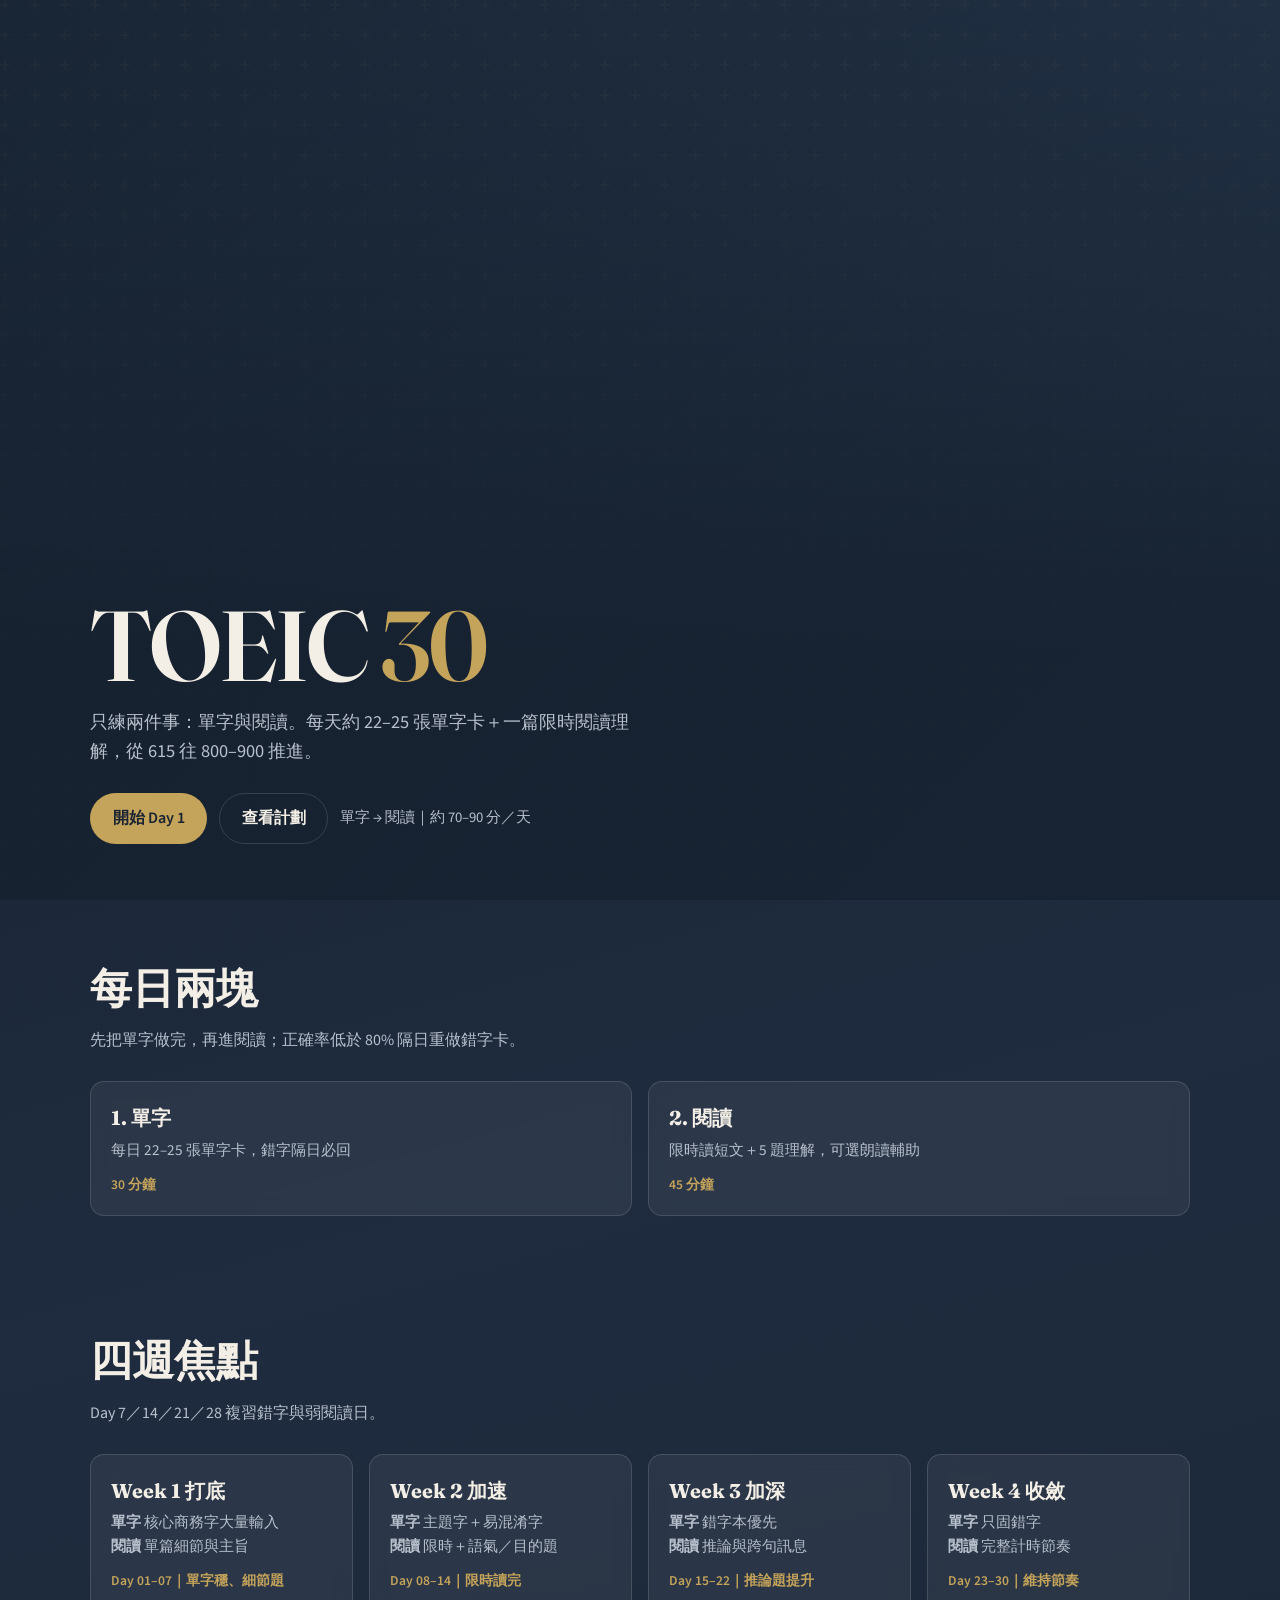
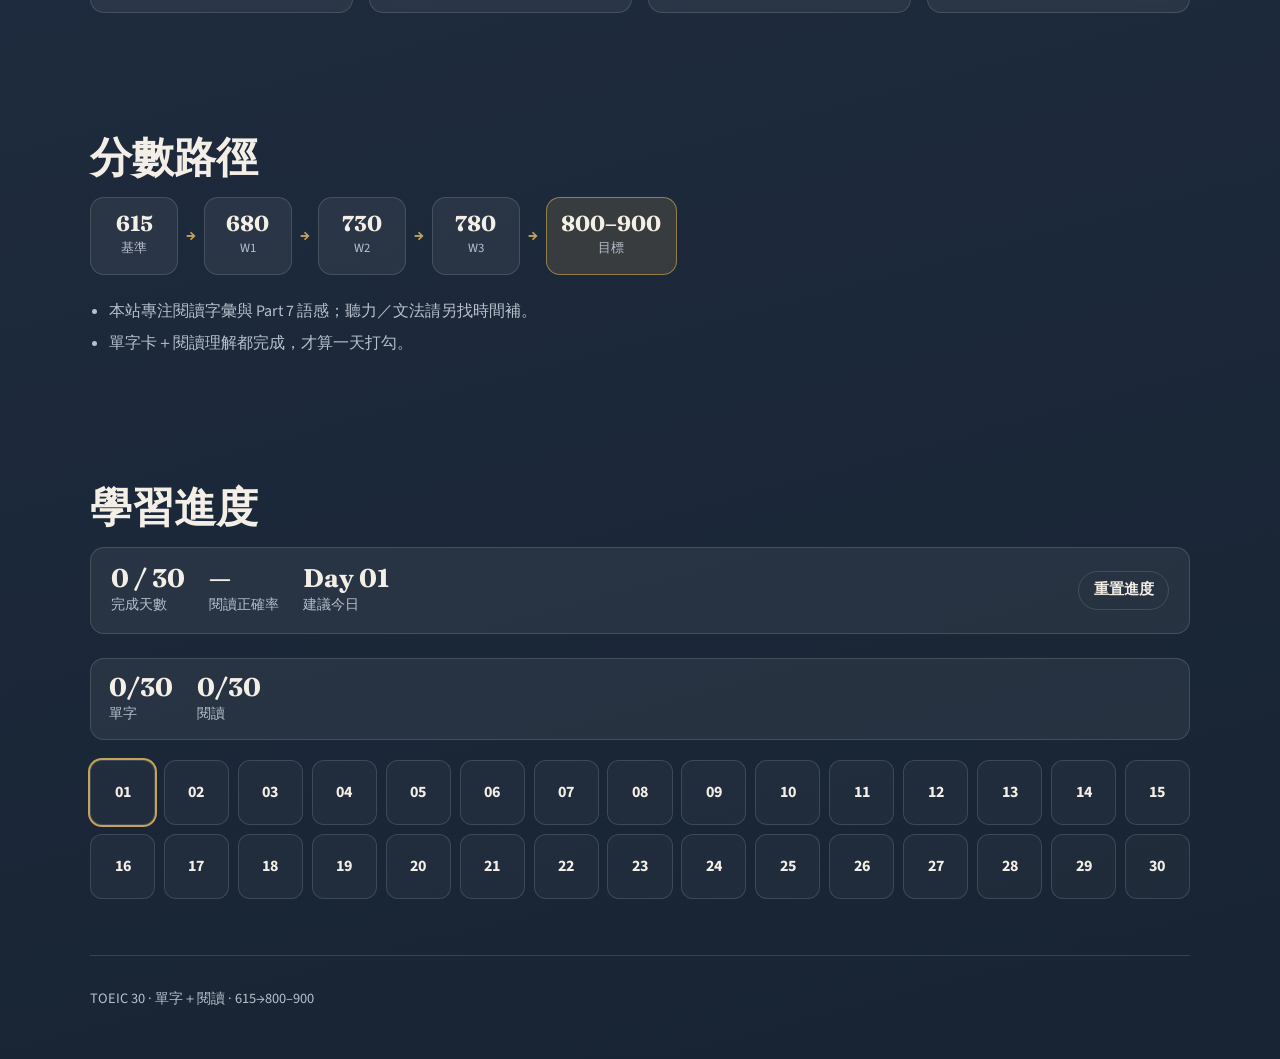
==== commit 556d8ec5: "Focus the course on vocabulary and reading only. Increase daily flashcards to 24 and remove listenin" ====
--- a/index.html
+++ b/index.html
@@ -3,7 +3,7 @@
 <head>
   <meta charset="UTF-8" />
   <meta name="viewport" content="width=device-width, initial-scale=1" />
-  <title>TOEIC 30｜五科重整｜615 → 800–900</title>
+  <title>TOEIC 30｜單字＋閱讀｜615 → 800–900</title>
   <link rel="preconnect" href="https://fonts.googleapis.com" />
   <link rel="preconnect" href="https://fonts.gstatic.com" crossorigin />
   <link href="https://fonts.googleapis.com/css2?family=Fraunces:opsz,wght@9..144,500;9..144,650&family=Source+Sans+3:wght@400;600;700&display=swap" rel="stylesheet" />
@@ -13,19 +13,19 @@
   <header class="hero">
     <div class="container hero-inner">
       <h1 class="brand">TOEIC <span>30</span></h1>
-      <p class="hero-lead">五科重整：單字、朗讀、聽力、文法、閱讀。從 615 衝刺 800–900，每日固定順序練習，約 150–200 分鐘。</p>
+      <p class="hero-lead">只練兩件事：單字與閱讀。每天約 22–25 張單字卡＋一篇限時閱讀理解，從 615 往 800–900 推進。</p>
       <div class="cta-row">
         <a class="btn btn-primary" id="cta-start" href="day.html?d=1"><span id="cta-label">開始 Day 1</span></a>
-        <a class="btn btn-ghost" href="#pillars">看五科結構</a>
-        <span class="meta-chip">單字→朗讀→聽力→文法→閱讀</span>
+        <a class="btn btn-ghost" href="#plan">查看計劃</a>
+        <span class="meta-chip">單字 → 閱讀｜約 70–90 分／天</span>
       </div>
     </div>
   </header>
 
   <section id="pillars">
     <div class="container">
-      <h2 class="section-title">每日五科（固定順序）</h2>
-      <p class="section-lead">不要跳著練。朗讀接在單字後，聽力才會有詞彙底；文法後再閱讀，長句比較站得住。</p>
+      <h2 class="section-title">每日兩塊</h2>
+      <p class="section-lead">先把單字做完，再進閱讀；正確率低於 80% 隔日重做錯字卡。</p>
       <div class="phase-grid" id="pillar-cards"></div>
     </div>
   </section>
@@ -33,7 +33,7 @@
   <section id="plan">
     <div class="container">
       <h2 class="section-title">四週焦點</h2>
-      <p class="section-lead">每週模考有門檻；未達標先補最弱的一科，再進下一週。</p>
+      <p class="section-lead">Day 7／14／21／28 複習錯字與弱閱讀日。</p>
       <div class="phase-grid" id="week-cards"></div>
     </div>
   </section>
@@ -44,18 +44,17 @@
       <div class="score-path">
         <div class="score-node"><strong>615</strong><span>基準</span></div>
         <div class="score-arrow" aria-hidden="true">→</div>
-        <div class="score-node"><strong>680</strong><span>W1 模考</span></div>
+        <div class="score-node"><strong>680</strong><span>W1</span></div>
         <div class="score-arrow" aria-hidden="true">→</div>
-        <div class="score-node"><strong>730</strong><span>W2 模考</span></div>
+        <div class="score-node"><strong>730</strong><span>W2</span></div>
         <div class="score-arrow" aria-hidden="true">→</div>
-        <div class="score-node"><strong>780</strong><span>W3 模考</span></div>
+        <div class="score-node"><strong>780</strong><span>W3</span></div>
         <div class="score-arrow" aria-hidden="true">→</div>
-        <div class="score-node is-goal"><strong>800–900</strong><span>正式考</span></div>
+        <div class="score-node is-goal"><strong>800–900</strong><span>目標</span></div>
       </div>
       <ul class="rule-list">
-        <li>Day 7／14／21／28 為模考日：完整計時＋當日檢討。</li>
-        <li>本站：單字卡、朗讀 TTS、聽後測驗、文法 Part 5、閱讀理解。</li>
-        <li>外部：依當日「聽力」頁的 Part 指引做官方／模擬聽力題。</li>
+        <li>本站專注閱讀字彙與 Part 7 語感；聽力／文法請另找時間補。</li>
+        <li>單字卡＋閱讀理解都完成，才算一天打勾。</li>
       </ul>
     </div>
   </section>
@@ -63,10 +62,9 @@
   <section id="progress">
     <div class="container">
       <h2 class="section-title">學習進度</h2>
-      <p class="section-lead">五科都完成（含聽力／文法／閱讀交卷）才算一天完成。</p>
       <div class="stats-bar">
         <div class="stat"><strong id="stat-done">0 / 30</strong><span>完成天數</span></div>
-        <div class="stat"><strong id="stat-acc">—</strong><span>平均正確率</span></div>
+        <div class="stat"><strong id="stat-acc">—</strong><span>閱讀正確率</span></div>
         <div class="stat"><strong id="stat-suggest">Day 01</strong><span>建議今日</span></div>
         <div class="stat" style="margin-left:auto;align-self:center">
           <button type="button" class="btn btn-ghost btn-sm" id="reset-progress">重置進度</button>
@@ -77,9 +75,7 @@
     </div>
   </section>
 
-  <footer class="container footer-note">
-    TOEIC 30 · 五科重整 · 615→800–900
-  </footer>
+  <footer class="container footer-note">TOEIC 30 · 單字＋閱讀 · 615→800–900</footer>
 
   <script src="data/days.js"></script>
   <script src="data/curriculum.js"></script>
